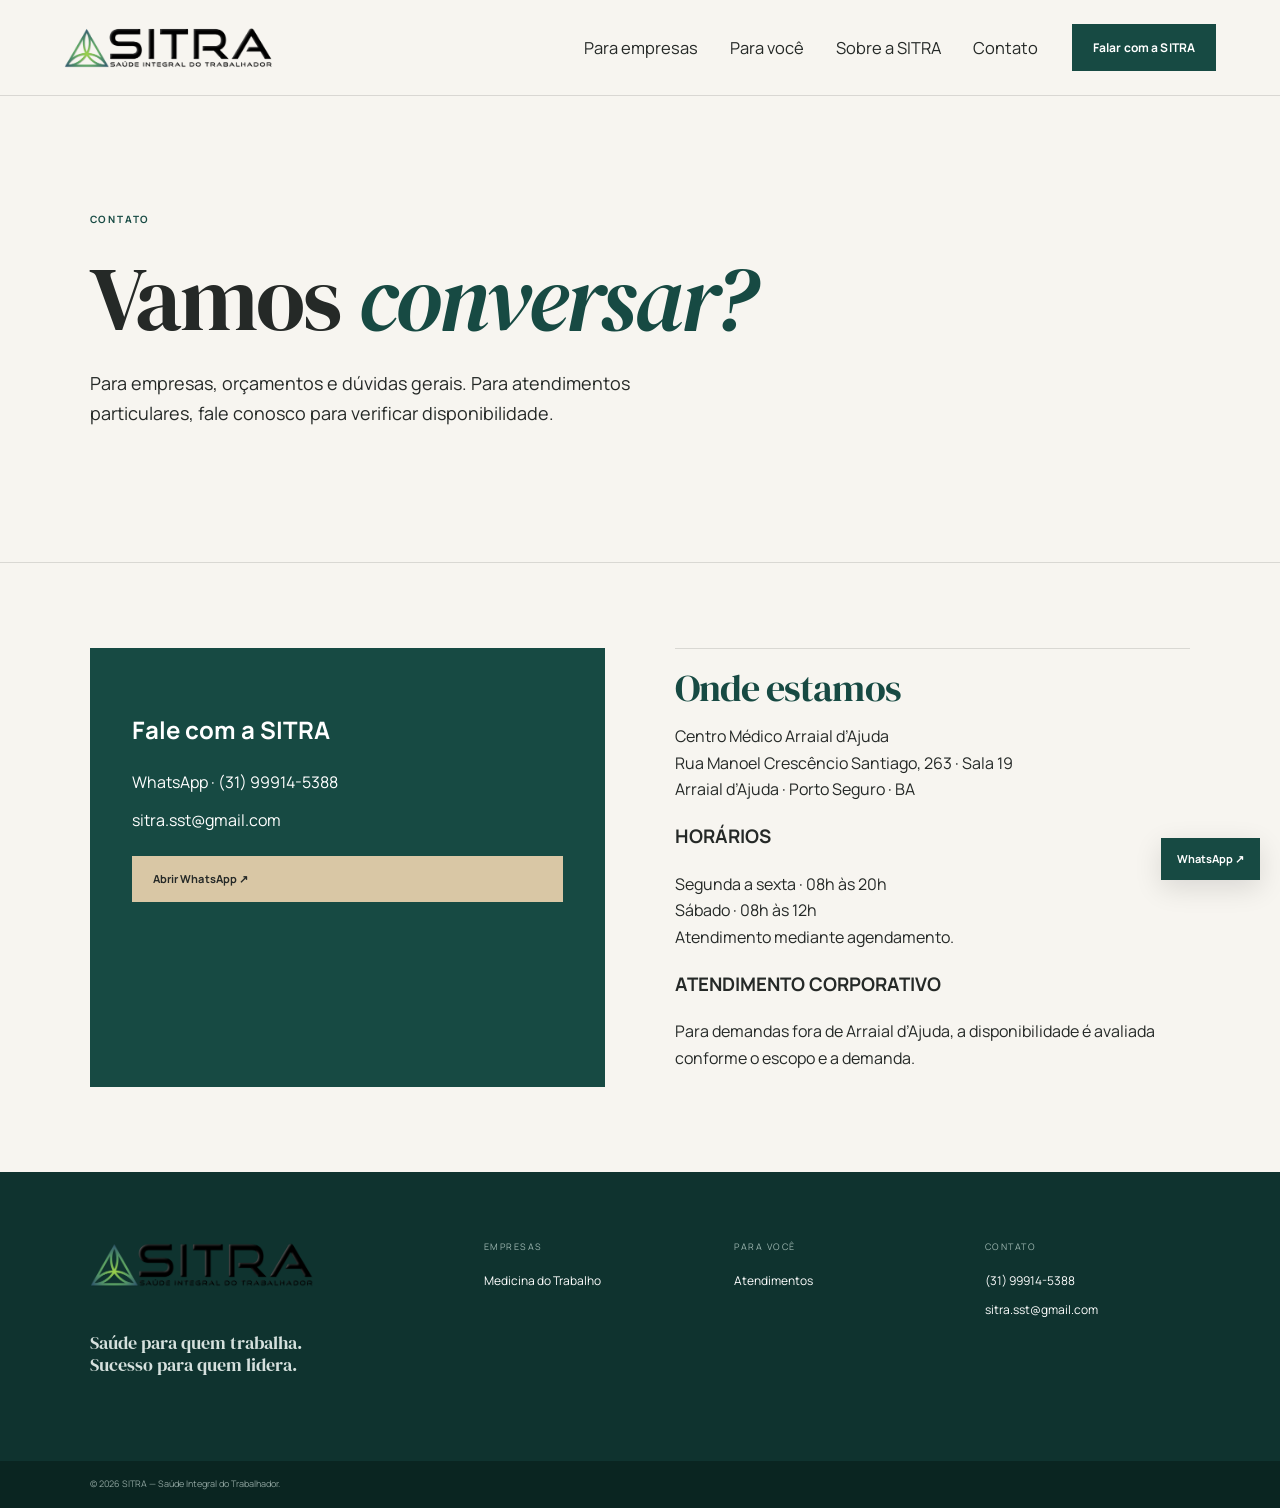
==== pages/contato.html @ aae74767 "Publica o site estático da SITRA a partir do protótipo v23. Co-authored-by: Cursor <cursoragent@curs" ====
<!doctype html><html lang="pt-BR"><head><meta charset="utf-8"><meta name="viewport" content="width=device-width,initial-scale=1"><title>Contato | SITRA</title><meta name="description" content="Entre em contato com a SITRA em Arraial d’Ajuda. Atendimento para empresas e particulares mediante agendamento."><link rel="stylesheet" href="../assets/styles.css"><link rel="preconnect" href="https://fonts.googleapis.com"><link rel="preconnect" href="https://fonts.gstatic.com" crossorigin><link href="https://fonts.googleapis.com/css2?family=DM+Serif+Display&family=Manrope:wght@400;500;600;700&display=swap" rel="stylesheet"></head><body><header class="site-header"><a class="brand" href="../index.html"><img src="../assets/logo-sitra.png" alt="SITRA"></a><nav class="desktop-nav"><a href="empresas.html">Para empresas</a><a href="voce.html">Para você</a><a href="sobre.html">Sobre a SITRA</a><a href="contato.html">Contato</a></nav><a class="header-cta" href="https://wa.me/5531999145388" target="_blank" rel="noopener">Falar com a SITRA</a><button class="menu-toggle" aria-expanded="false" aria-controls="mobile-menu">Menu</button></header><div id="mobile-menu" class="mobile-menu" hidden><a href="empresas.html">Para empresas</a><a href="voce.html">Para você</a><a href="sobre.html">Sobre a SITRA</a><a href="contato.html">Contato</a></div><main class="page-main"><section class="page-hero"><p class="eyebrow">CONTATO</p><h1>Vamos <em>conversar?</em></h1><p>Para empresas, orçamentos e dúvidas gerais. Para atendimentos particulares, fale conosco para verificar disponibilidade.</p></section><section class="page-content"><div class="content-grid"><article class="contact-card"><h2>Fale com a SITRA</h2><a href="https://wa.me/5531999145388" target="_blank" rel="noopener">WhatsApp · (31) 99914-5388</a><a href="mailto:sitra.sst@gmail.com">sitra.sst@gmail.com</a><a class="button" href="https://wa.me/5531999145388" target="_blank" rel="noopener">Abrir WhatsApp <span>↗</span></a></article><article class="content-block"><h2>Onde estamos</h2><p>Centro Médico Arraial d’Ajuda<br>Rua Manoel Crescêncio Santiago, 263 · Sala 19<br>Arraial d’Ajuda · Porto Seguro · BA</p><h3>HORÁRIOS</h3><p>Segunda a sexta · 08h às 20h<br>Sábado · 08h às 12h<br>Atendimento mediante agendamento.</p><h3>ATENDIMENTO CORPORATIVO</h3><p>Para demandas fora de Arraial d’Ajuda, a disponibilidade é avaliada conforme o escopo e a demanda.</p></article></div></section></main><footer class="site-footer"><div class="footer-brand"><img src="../assets/logo-sitra.png" alt="SITRA"><p>Saúde para quem trabalha.<br>Sucesso para quem lidera.</p></div><div><span>EMPRESAS</span><a href="empresas.html">Medicina do Trabalho</a></div><div><span>PARA VOCÊ</span><a href="voce.html">Atendimentos</a></div><div><span>CONTATO</span><a href="https://wa.me/5531999145388">(31) 99914-5388</a><a href="mailto:sitra.sst@gmail.com">sitra.sst@gmail.com</a></div></footer><div class="copyright">© 2026 SITRA — Saúde Integral do Trabalhador.</div><a class="floating-whatsapp" href="https://wa.me/5531999145388?text=Ol%C3%A1%2C%20gostaria%20de%20falar%20com%20a%20SITRA." target="_blank" rel="noopener" aria-label="Falar com a SITRA pelo WhatsApp">WhatsApp <span>↗</span></a>
<script src="../assets/site.js"></script></body></html>
---- assets/styles.css ----
:root{--green:#174a43;--green-dark:#0f332f;--green-soft:#47766d;--sand:#d9c7a5;--paper:#f7f5f0;--white:#fff;--ink:#252927;--muted:#68716d;--line:rgba(37,41,39,.14);--serif:'DM Serif Display',Georgia,serif;--sans:'Manrope',Arial,sans-serif}
*{box-sizing:border-box}html{scroll-behavior:smooth}body{margin:0;background:var(--paper);color:var(--ink);font-family:var(--sans);line-height:1.65}img{max-width:100%}a{color:inherit;text-decoration:none}figure{margin:0}
.site-header{height:96px;display:flex;align-items:center;gap:34px;padding:0 clamp(22px,5vw,76px);border-bottom:1px solid var(--line);background:rgba(247,245,240,.96);backdrop-filter:blur(14px);position:sticky;top:0;z-index:50}.brand{display:flex;align-items:center;margin-right:auto}.brand img{width:210px;height:auto;display:block}.desktop-nav{display:flex;gap:30px;font-size:15.5px;align-items:center}.desktop-nav a{transition:color .2s}.desktop-nav a:hover{color:var(--green)}.header-cta,.button{display:inline-flex;align-items:center;justify-content:center;gap:14px;background:var(--green);color:#fff;padding:14px 21px;font-size:11px;font-weight:700;letter-spacing:.01em;border:0}.header-cta{white-space:nowrap}.menu-toggle{display:none;border:1px solid var(--line);background:none;padding:9px 12px;font:inherit;font-size:11px}.mobile-menu{display:none}
.hero{min-height:calc(100vh - 96px);border-bottom:1px solid var(--line)}.hero-mosaic-wrap{display:grid;grid-template-columns:.86fr 1.14fr;min-height:760px}.hero-copy{display:flex;flex-direction:column;justify-content:center;padding:clamp(60px,8vw,125px) clamp(26px,7vw,105px)}.eyebrow,.section-kicker{font-size:9px;font-weight:700;letter-spacing:.18em}.eyebrow{color:var(--green);margin:0 0 25px}.hero h1,.page-hero h1,.section-head h2,.statement h2,.human h2,.growth h2,.personal h2,.about-strip h2,.location h2,.final-cta h2,.content-block h2,.service-detail-copy h2,.services-closing-copy h2,.history-grid h2,.founder-profile-meta h2,.dual-vision h2,.philosophy-inner blockquote,.decision-section h2{font-family:var(--serif);font-weight:400;line-height:1.02;letter-spacing:-.025em}.hero-brand-logo{width:min(360px,78%);height:auto;display:block;margin:0 0 38px}.hero h1{font-size:clamp(52px,6vw,88px);margin:0 0 25px;max-width:720px}.hero em,h1 em,h2 em{font-style:italic;color:var(--green)}.hero-lead{font-size:17px;max-width:480px;margin:0 0 30px;color:#4d5652}.hero-actions{display:flex;align-items:center;gap:22px;flex-wrap:wrap}.text-link{display:inline-flex;gap:16px;margin-top:18px;color:var(--green);font-size:11px;font-weight:700;border-bottom:1px solid currentColor;padding-bottom:5px}.hero .text-link{margin-top:0}.hero .button{align-self:flex-start}
.hero-visual{position:relative;min-height:760px;overflow:hidden;background:#dedbd2}.hero-mosaic{display:block}.hero-tile{position:absolute;overflow:hidden}.hero-tile img{width:100%;height:100%;display:block;object-fit:cover}.hero-tile-main{inset:0}.hero-tile-main img{object-position:center 52%}.hero-tile-hotel,.hero-tile-commerce,.hero-tile-office,.hero-tile-industry{display:none}.hero-mosaic:after{content:'';position:absolute;inset:0;background:linear-gradient(180deg,transparent 58%,rgba(10,37,32,.4));pointer-events:none}.hero-mosaic-label{position:absolute;z-index:2;left:28px;right:28px;bottom:28px;color:#fff;display:flex;justify-content:space-between;align-items:flex-end;gap:30px}.hero-mosaic-label span{font-size:8px;letter-spacing:.15em;max-width:430px}.hero-mosaic-label strong{font-family:var(--serif);font-weight:400;font-size:28px;line-height:1;max-width:280px;text-align:right}
.section-pad{padding:clamp(78px,9vw,135px) clamp(24px,7vw,110px)}.section-kicker{color:var(--green-soft);margin-bottom:44px}.statement{background:var(--paper)}.statement-grid{display:grid;grid-template-columns:1.05fr .72fr;gap:clamp(50px,10vw,170px)}.statement h2,.section-head h2,.human h2,.growth h2,.personal h2,.about-strip h2,.location h2,.decision-section h2{font-size:clamp(44px,5.4vw,76px);margin:0}.large-copy{font-size:clamp(20px,2vw,27px);line-height:1.32;color:var(--green);margin-top:0}.statement-grid p:not(.large-copy),.growth-copy>p,.personal-grid>div>p,.location-grid>div>p{font-size:14px;max-width:590px}
.corporate{background:var(--green);color:#fff}.corporate .section-kicker{color:#b8ccc7}.section-head{display:grid;grid-template-columns:1fr .55fr;gap:70px;align-items:end}.corporate .section-head p{max-width:470px;margin:0;color:#d6e1de;font-size:14px}.corporate h2 em{color:var(--sand)}.service-list{margin:60px 0 42px;border-top:1px solid rgba(255,255,255,.24)}.service-row{display:grid;grid-template-columns:55px 1fr 30px;align-items:center;padding:24px 0;border-bottom:1px solid rgba(255,255,255,.24)}.service-row span:first-child{font-size:9px;opacity:.55}.service-row strong{font-size:clamp(19px,2.2vw,27px);font-weight:500}.button-light{background:var(--paper);color:var(--green)}
.visual-strip{background:#fff}.visual-strip-head{display:grid;grid-template-columns:1fr .6fr;gap:60px;align-items:end;margin-bottom:38px}.visual-strip-head h2{font-family:var(--serif);font-weight:400;font-size:clamp(42px,5vw,70px);line-height:1.03;color:var(--green);margin:0}.visual-strip-head p{font-size:14px;max-width:450px;margin:0}.visual-strip-grid{display:grid;grid-template-columns:1.35fr 1fr 1fr;gap:12px}.visual-strip-grid figure{height:330px;overflow:hidden;background:#ddd8ce}.visual-strip-grid figure:first-child{height:420px}.visual-strip-grid figure:last-child{display:none}.visual-strip-grid img{width:100%;height:100%;object-fit:cover;display:block}.visual-strip-grid figcaption{position:absolute;left:14px;bottom:14px;background:rgba(15,51,47,.86);color:#fff;padding:7px 10px;font-size:8px;letter-spacing:.1em}
.human{display:grid;grid-template-columns:1fr 1fr;gap:clamp(45px,8vw,115px);align-items:center;background:var(--paper)}.human-image{min-height:570px;position:relative;overflow:hidden}.human-image img{width:100%;height:100%;min-height:570px;object-fit:cover;display:block;object-position:center}.human-image span{position:absolute;left:18px;bottom:18px;background:rgba(15,51,47,.86);color:#fff;padding:7px 10px;font-size:8px;letter-spacing:.12em}.human-copy .section-kicker{margin-bottom:28px}.quote{font-family:var(--serif);font-size:25px;color:var(--green);line-height:1.25;margin-top:35px}
.growth{background:#e8e4db;display:grid;grid-template-columns:1fr .7fr;gap:clamp(45px,9vw,125px);align-items:center}.growth-note{position:relative;min-height:500px;overflow:hidden;background:#ccc}.growth-note>img{width:100%;height:100%;position:absolute;inset:0;object-fit:cover}.growth-overlay{position:absolute;inset:auto 18px 18px 18px;color:#fff;background:linear-gradient(transparent,rgba(8,35,31,.82));padding:70px 16px 16px}.growth-overlay span{font-size:8px;letter-spacing:.15em}.growth-overlay strong{display:block;font-family:var(--serif);font-weight:400;font-size:29px;line-height:1.05;margin-top:8px}
.personal{background:#fff}.personal-grid{display:grid;grid-template-columns:1.05fr .65fr;gap:clamp(45px,9vw,120px);align-items:start}.personal-visual{min-height:420px;position:relative;overflow:hidden}.personal-visual img{width:100%;height:100%;min-height:420px;object-fit:cover;display:block}.personal-visual-caption{position:absolute;left:14px;bottom:14px;background:rgba(15,51,47,.86);color:#fff;padding:7px 10px;font-size:8px;letter-spacing:.12em}.personal-services{grid-column:1 / -1;border-top:1px solid var(--line);display:grid;grid-template-columns:repeat(4,1fr);margin-top:10px}.personal-services div{padding:20px 16px 0 0;border-right:1px solid var(--line)}.personal-services div+div{padding-left:20px}.personal-services span{display:block;font-size:8px;color:var(--green-soft);margin-bottom:8px}.personal-services strong{font-size:14px;font-weight:600}
.founders{background:#f0eee7}.founders-intro{display:grid;grid-template-columns:1fr .72fr;gap:clamp(50px,10vw,150px)}.founders h2{font-family:var(--serif);font-size:clamp(45px,5.2vw,75px);font-weight:400;line-height:1.02;margin:0}.about-strip{background:#e0e7e2;padding:clamp(70px,8vw,105px) clamp(24px,7vw,110px);display:grid;grid-template-columns:1.2fr .55fr auto;gap:55px;align-items:end}.about-strip h2{font-size:clamp(42px,4.7vw,67px)}.about-strip p{font-size:14px;max-width:370px}.location-grid{display:grid;grid-template-columns:1fr .72fr;gap:clamp(45px,8vw,105px);align-items:start}.location-photo{height:360px;overflow:hidden}.location-photo img{width:100%;height:100%;object-fit:cover}.final-cta{background:var(--green);color:#fff;text-align:center;padding:clamp(90px,11vw,155px) 24px}.final-cta .eyebrow{color:#b8ccc7}.final-cta h2{font-size:clamp(48px,6vw,84px);margin:15px 0 26px}.final-cta h2 em{color:var(--sand)}.final-cta>p:not(.eyebrow){max-width:520px;margin:0 auto 28px;color:#d8e2df}.button-sand{background:var(--sand);color:var(--ink)}
.site-footer{display:grid;grid-template-columns:1.7fr repeat(3,1fr);gap:45px;padding:68px clamp(24px,7vw,110px);background:var(--green-dark);color:#fff}.footer-brand img{width:225px;height:auto;margin-bottom:18px}.footer-brand p{font-family:var(--serif);font-size:18px;line-height:1.2;color:#d5e0dd}.site-footer div:not(.footer-brand){display:flex;flex-direction:column;gap:9px;font-size:11px}.site-footer div:not(.footer-brand)>span{font-size:8px;letter-spacing:.16em;color:#9db6b0;margin-bottom:7px}.copyright{padding:16px clamp(24px,7vw,110px);background:#0a2521;color:#8fa49f;font-size:8px}.floating-whatsapp{position:fixed;right:20px;bottom:20px;z-index:40;background:var(--green);color:#fff;padding:12px 16px;font-size:10px;font-weight:700;box-shadow:0 8px 28px rgba(0,0,0,.12)}
.page-main{min-height:60vh}.page-hero{padding:clamp(75px,9vw,130px) clamp(24px,7vw,110px);border-bottom:1px solid var(--line)}.page-hero h1{font-size:clamp(52px,7vw,98px);max-width:1000px;margin:12px 0 25px}.page-hero>p:not(.eyebrow){max-width:640px;font-size:16px}.page-content{padding:85px clamp(24px,7vw,110px)}.content-grid{display:grid;grid-template-columns:1fr 1fr;gap:70px}.content-block{border-top:1px solid var(--line);padding-top:20px}.content-block h2{font-size:38px;color:var(--green);margin:0 0 16px}.content-block p{font-size:14px;max-width:600px}.contact-card{background:var(--green);color:#fff;padding:42px}.contact-card h2{color:#fff}.contact-card a{display:block;margin:12px 0}.contact-card .button{margin-top:22px;background:var(--sand);color:var(--ink)}
/* Empresas */.corporate-page-hero{background:#fff}.corporate-hero-grid,.about-hero-grid{display:grid;grid-template-columns:1fr .82fr;gap:clamp(50px,9vw,125px);align-items:center}.corporate-hero-grid h1,.about-hero-grid h1{font-size:clamp(52px,6vw,86px);max-width:850px}.corporate-hero-image,.about-hero-image{height:560px;position:relative;overflow:hidden}.corporate-hero-image img,.about-hero-image img{width:100%;height:100%;object-fit:cover}.corporate-hero-image figcaption,.about-hero-image span{position:absolute;left:16px;bottom:16px;background:rgba(15,51,47,.86);color:#fff;padding:8px 10px;font-size:8px;letter-spacing:.1em}.belief-grid,.fit-grid,.decision-grid,.process-grid{display:grid;grid-template-columns:1fr .72fr;gap:clamp(50px,10vw,150px)}.corporate-fit{background:#e9eee9}.fit-list,.decision-list,.process-steps{border-top:1px solid var(--line)}.fit-list>div,.decision-list>div,.process-steps>div{padding:18px 0;border-bottom:1px solid var(--line)}.fit-list span,.decision-list span,.process-steps span{display:block;color:var(--green-soft);font-size:8px;margin-bottom:7px}.fit-list strong,.decision-list strong,.process-steps strong{font-size:15px;font-weight:600}.fit-list p,.decision-list p,.process-steps p{font-size:12px;max-width:520px;margin:5px 0 0}.corporate-solutions{background:var(--green);color:#fff}.corporate-solutions .section-kicker{color:#b8ccc7}.corporate-solutions h2{color:#fff;font-family:var(--serif);font-size:clamp(45px,5.3vw,75px);font-weight:400;line-height:1.02;margin:0}.corporate-solutions h2 em{color:var(--sand)}.corporate-solutions .section-head p{color:#d7e1de}.corporate-process{background:#fff}.corporate-people{display:grid;grid-template-columns:1fr 1fr}.people-image{min-height:580px;position:relative;overflow:hidden}.people-image img{width:100%;height:100%;object-fit:cover}.people-image span{position:absolute;left:18px;bottom:18px;background:rgba(15,51,47,.86);color:#fff;padding:8px 10px;font-size:8px}.people-copy{padding:clamp(55px,8vw,105px);background:#f0eee7}.decision-quote{padding:75px 24px;text-align:center;background:#fff}.decision-quote span{font-size:8px;letter-spacing:.16em;color:var(--green-soft)}.decision-quote p{font-family:var(--serif);font-size:34px;color:var(--green);margin:12px 0}
/* Você */.personal-gallery{background:#fff}.personal-gallery-grid{display:grid;grid-template-columns:1.25fr 1fr;gap:12px}.personal-gallery-grid .symbol-card{display:block;position:relative;min-height:360px;overflow:hidden;background:none;border:0;padding:0}.personal-gallery-grid .symbol-card .symbol-card-icon{display:none}.personal-gallery-grid .symbol-card:before{content:'';position:absolute;inset:0;background-image:url('../images/servico-exames-consulta.jpg');background-size:cover;background-position:center}.personal-gallery-grid .symbol-card:nth-child(2):before{background-image:url('../images/acupuntura.jpg')}.personal-gallery-grid .symbol-card:nth-child(3):before{background-image:url('../images/servico-pgr-pousada.jpg')}.personal-gallery-grid .symbol-card:nth-child(4):before{background-image:url('../images/paisagem-final.jpg')}.personal-gallery-grid .symbol-card span{position:absolute;left:14px;bottom:14px;background:rgba(15,51,47,.86);color:#fff;padding:7px 10px;font-size:8px;letter-spacing:.1em}.personal-gallery-grid .symbol-card-tall{min-height:500px}.personal-gallery-grid .symbol-card:nth-child(1){grid-row:span 2}.personal-gallery-grid .symbol-card:nth-child(2),.personal-gallery-grid .symbol-card:nth-child(3),.personal-gallery-grid .symbol-card:nth-child(4){min-height:160px}.personal-gallery-grid .symbol-card:nth-child(4){display:none}
/* Serviços */.services-hero{display:grid;grid-template-columns:1fr .8fr;min-height:620px}.services-hero-copy{padding:clamp(70px,9vw,125px) clamp(24px,7vw,110px);display:flex;flex-direction:column;justify-content:center}.services-hero-copy h1{font-family:var(--serif);font-weight:400;font-size:clamp(52px,6vw,88px);line-height:1.02;margin:10px 0 24px}.services-hero-lead{font-size:17px;max-width:570px}.services-hero-image{overflow:hidden}.services-hero-image img{width:100%;height:100%;min-height:620px;object-fit:cover}.service-principles,.service-detail-section{padding:0}.service-principles-grid{display:grid;grid-template-columns:repeat(3,1fr);gap:0}.service-principles-grid>div{padding:35px;border-top:1px solid var(--line);border-right:1px solid var(--line)}.service-principles-grid h3{font-size:15px;color:var(--green)}.service-principles-grid p{font-size:12px}.service-detail{display:grid;grid-template-columns:1fr 1fr;min-height:560px}.service-detail-copy{padding:clamp(55px,7vw,105px);display:flex;flex-direction:column;justify-content:center}.service-detail-image{min-height:560px;overflow:hidden;background:#e9e6dd}.service-detail-image img{width:100%;height:100%;min-height:560px;object-fit:cover}.service-detail-reverse .service-detail-copy{order:2}.service-detail-reverse .service-detail-image{order:1}.service-number{font-size:8px;letter-spacing:.15em;color:var(--green-soft);margin-bottom:10px}.service-detail-copy h2{font-size:clamp(43px,5vw,70px);color:var(--green);margin:0 0 20px}.service-lead{font-family:var(--serif);font-size:22px;line-height:1.25;color:var(--green);max-width:600px}.service-detail-copy p{font-size:13px;max-width:600px}.service-points{padding:0;margin:20px 0;list-style:none;border-top:1px solid var(--line);max-width:600px}.service-points li{padding:9px 0;border-bottom:1px solid var(--line);font-size:11px}.service-points li:before{content:'—';color:var(--green);margin-right:8px}.service-fit{background:#e9eee9}.service-fit-grid{display:grid;grid-template-columns:1fr .72fr;gap:clamp(50px,10vw,150px)}.service-fit h2{font-family:var(--serif);font-size:clamp(45px,5.2vw,74px);font-weight:400;line-height:1.02;color:var(--green);margin:0}.service-fit-steps{border-top:1px solid var(--line)}.service-fit-steps>div{padding:18px 0;border-bottom:1px solid var(--line)}.service-fit-steps span{display:block;font-size:8px;color:var(--green-soft);margin-bottom:6px}.service-fit-steps strong{font-size:15px}.service-fit-steps p{font-size:12px;margin:5px 0}.services-closing{display:grid;grid-template-columns:1fr 1fr;background:var(--green);color:#fff}.services-closing-photo{min-height:520px;overflow:hidden}.services-closing-photo img{width:100%;height:100%;object-fit:cover}.services-closing-copy{padding:clamp(55px,7vw,105px);display:flex;flex-direction:column;justify-content:center}.services-closing-copy .eyebrow{color:#b8ccc7}.services-closing-copy h2{font-size:clamp(44px,5.2vw,72px);margin:0 0 20px}.services-closing-copy>p:not(.eyebrow){color:#d8e2df;max-width:520px;font-size:14px}
/* Sobre */.history-grid,.founder-pair-grid,.dual-vision-grid,.founder-story-callout-grid{display:grid;grid-template-columns:1fr .72fr;gap:clamp(50px,9vw,140px)}.history-grid h2,.dual-vision h2{font-size:clamp(43px,5vw,70px);color:var(--green);margin:0}.founder-pair{background:#fff}.founder-pair-grid{grid-template-columns:1fr 1fr;gap:35px}.founder-profile-image{height:360px;overflow:hidden;background:#e4e0d6}.founder-profile-image img{width:100%;height:100%;object-fit:cover}.founder-profile-image span{display:none}.founder-profile-meta{padding:22px 0}.founder-profile-meta>span{font-size:8px;letter-spacing:.15em;color:var(--green-soft)}.founder-profile-meta h2{font-size:34px;color:var(--green);margin:8px 0}.founder-profile-meta p{font-size:13px}.role{color:var(--green);font-weight:600}.philosophy-section{background:var(--green);color:#fff;padding:clamp(80px,10vw,145px) 24px}.philosophy-inner{max-width:950px;margin:auto}.philosophy-inner .section-kicker{color:#b8ccc7}.philosophy-inner blockquote{font-size:clamp(43px,5.5vw,78px);margin:20px 0 28px}.philosophy-inner blockquote em{color:var(--sand)}.philosophy-inner>p:last-child{font-size:15px;color:#d7e1de;max-width:680px}.dual-vision-grid{grid-template-columns:1fr 1fr;gap:0}.dual-vision-grid article{padding:25px 40px;border-top:1px solid var(--line);border-right:1px solid var(--line)}.dual-vision-grid article:first-child{padding-left:0}.dual-vision-grid article:last-child{border-right:0}.dual-vision-grid article>span{font-size:8px;color:var(--green-soft)}.dual-vision h2{font-size:42px;margin:12px 0}.founder-story-callout{background:#e9eee9}.founder-story-callout h2{font-family:var(--serif);font-weight:400;font-size:clamp(42px,5vw,70px);line-height:1.02;color:var(--green);margin:0}
/* remove old symbol language */.symbol-card-icon,.founder-symbol .founder-icon,.service-symbol-panel,.service-symbol{display:none!important}.symbol-card{border:0!important;background:transparent!important}.service-detail-image.service-symbol-panel{display:block!important;background:#e7e4db}.service-detail-image.service-symbol-panel:after{content:'Imagem ilustrativa';display:grid;place-items:center;height:100%;min-height:560px;color:var(--green-soft);font-size:9px;letter-spacing:.14em;text-transform:uppercase}.founder-symbol{display:block;background:#e7e4db!important}.founder-symbol:after{content:'Foto do fundador';display:grid;place-items:center;height:100%;min-height:360px;color:var(--green-soft);font-size:9px;letter-spacing:.14em;text-transform:uppercase}.symbol-gallery-grid .symbol-card{background:none!important}
@media(max-width:900px){.hero-brand-logo{width:min(300px,82%);margin-bottom:32px}.site-header{height:84px}.brand img{width:175px}.desktop-nav,.header-cta{display:none}.menu-toggle{display:block}.mobile-menu{position:fixed;top:84px;left:0;right:0;background:var(--paper);padding:22px 24px 28px;border-bottom:1px solid var(--line);z-index:49;display:flex;flex-direction:column;gap:15px;font-size:13px}.mobile-menu[hidden]{display:none}.mobile-cta{margin-top:8px;background:var(--green);color:#fff;padding:13px;text-align:center}.hero-mosaic-wrap,.corporate-hero-grid,.about-hero-grid,.services-hero{grid-template-columns:1fr}.hero-copy{padding-top:80px;padding-bottom:70px}.hero-visual,.hero-mosaic{min-height:58vh}.hero-mosaic-label strong{font-size:23px}.statement-grid,.section-head,.human,.growth,.personal-grid,.founders-intro,.location-grid,.belief-grid,.fit-grid,.decision-grid,.process-grid,.service-fit-grid,.history-grid,.founder-story-callout-grid{grid-template-columns:1fr;gap:45px}.visual-strip-head{grid-template-columns:1fr;gap:22px}.visual-strip-grid{grid-template-columns:1fr 1fr}.visual-strip-grid figure,.visual-strip-grid figure:first-child{height:320px}.personal-services{grid-template-columns:1fr 1fr;gap:0}.personal-services div:nth-child(3){border-top:1px solid var(--line);padding-top:20px}.about-strip{grid-template-columns:1fr;gap:25px}.corporate-hero-image,.about-hero-image{height:55vh}.corporate-people{grid-template-columns:1fr}.people-image{min-height:55vh}.content-grid{grid-template-columns:1fr}.personal-gallery-grid{grid-template-columns:1fr 1fr}.personal-gallery-grid .symbol-card-tall{min-height:380px}.personal-gallery-grid .symbol-card:nth-child(2),.personal-gallery-grid .symbol-card:nth-child(3){min-height:180px}.personal-gallery-grid .symbol-card:nth-child(4){display:none}.service-principles-grid{grid-template-columns:1fr}.service-principles-grid>div{border-right:0}.service-detail,.services-closing{grid-template-columns:1fr}.service-detail-image{min-height:52vh}.service-detail-image img{min-height:52vh}.service-detail-reverse .service-detail-copy{order:1}.service-detail-reverse .service-detail-image{order:2}.founder-pair-grid,.dual-vision-grid{grid-template-columns:1fr}.dual-vision-grid article{border-right:0;padding:25px 0}.service-detail-image.service-symbol-panel:after{min-height:52vh}}
@media(max-width:520px){.hero-brand-logo{width:250px;max-width:100%;margin-bottom:28px}.brand img{width:160px}.hero h1{font-size:48px}.hero-visual,.hero-mosaic{min-height:58vh}.hero-mosaic-label{display:block}.hero-mosaic-label strong{margin-top:12px;text-align:left}.section-pad{padding:72px 22px}.visual-strip-grid{grid-template-columns:1fr}.visual-strip-grid figure,.visual-strip-grid figure:first-child{height:330px}.personal-services{grid-template-columns:1fr}.personal-services div,.personal-services div+div{padding:18px 0;border-right:0}.personal-services div+div{border-top:1px solid var(--line)}.page-hero h1{font-size:49px}.corporate-hero-grid h1,.about-hero-grid h1{font-size:49px}.corporate-hero-image,.about-hero-image{height:48vh}.personal-gallery-grid{grid-template-columns:1fr}.personal-gallery-grid .symbol-card-tall,.personal-gallery-grid .symbol-card:nth-child(2),.personal-gallery-grid .symbol-card:nth-child(3){min-height:280px}.personal-gallery-grid .symbol-card:nth-child(3){display:none}.site-footer{grid-template-columns:1fr 1fr;gap:32px}.footer-brand{grid-column:1/-1}.footer-brand img{width:195px}.floating-whatsapp{right:14px;bottom:14px}.service-detail-copy{padding:60px 22px}.services-hero-copy{padding:70px 22px}.services-hero-copy h1{font-size:49px}}
/* Final visual simplification: no mosaics, no icon language. */
.services-hero-mosaic{display:block;min-height:620px;padding:0;background:#e5e1d8;overflow:hidden}.services-hero-mosaic .sector-tile{display:none}.services-hero-mosaic .sector-tile-main{display:block;position:relative;inset:auto;width:100%;height:100%;min-height:620px}.services-hero-mosaic .sector-tile-main img{width:100%;height:100%;min-height:620px;object-fit:cover}.services-hero-mosaic .sector-tile-main figcaption{display:none}.service-image-rail{display:grid;grid-template-columns:1fr 1fr;gap:12px;margin-top:45px}.service-image-rail figure{height:280px;overflow:hidden}.service-image-rail img{width:100%;height:100%;object-fit:cover}.service-image-rail figcaption{display:none}.service-detail-head{background:#fff}.service-detail-head .section-kicker{font-size:12px;letter-spacing:.16em;margin-bottom:34px}.service-detail-head-grid h2{font-size:clamp(48px,5.4vw,76px)}.service-detail-head-grid p{font-size:16px;line-height:1.55}.service-detail-head-grid{display:grid;grid-template-columns:1fr .65fr;gap:80px}.service-detail-head-grid h2{font-family:var(--serif);font-size:clamp(44px,5vw,70px);font-weight:400;line-height:1.02;color:var(--green);margin:0}.service-detail-head-grid p{font-size:14px;margin:0}.service-detail-image.service-symbol-panel:after{background-image:url('../images/servico-pcmso-documentos.jpg');background-size:cover;background-position:center;color:transparent}.service-detail-image.service-symbol-panel:nth-of-type(2):after{background-image:url('../images/detalhe-documentos.jpg')}
@media(max-width:900px){.services-hero-mosaic,.services-hero-mosaic .sector-tile-main,.services-hero-mosaic .sector-tile-main img{min-height:55vh}.service-detail-head-grid,.service-image-rail{grid-template-columns:1fr}}

/* V21 — typography and hero refinement */
body{font-size:16px}
.desktop-nav{font-size:16.5px;gap:32px}
.header-cta{font-size:12px}
.hero-copy{align-items:center}
.hero-brand-logo{width:min(430px,88%);margin:0 auto 42px}
.hero h1{max-width:760px;text-align:center}
.hero-lead{font-size:18px;max-width:560px;text-align:center}
.hero-actions{justify-content:center}
.eyebrow,.section-kicker{font-size:10px}
.text-link{font-size:13px}
.statement-grid p:not(.large-copy),.growth-copy>p,.personal-grid>div>p,.location-grid>div>p{font-size:16px}
.corporate .section-head p{font-size:16px}
.visual-strip-head p{font-size:16px}
.personal-services strong{font-size:16px}
.site-footer div:not(.footer-brand){font-size:12px}
.site-footer div:not(.footer-brand)>span{font-size:9px}
.copyright{font-size:9px}
.floating-whatsapp{font-size:11px}
.page-hero>p:not(.eyebrow){font-size:18px}
.content-block p{font-size:16px}
.service-detail-copy p{font-size:15px}
.service-points li{font-size:13px}
.service-fit-steps span,.service-number{font-size:9px}
.service-fit-steps strong{font-size:16px}
.service-fit-steps p{font-size:13px}
.services-closing-copy>p:not(.eyebrow){font-size:16px}
.founder-profile-meta p{font-size:15px}
.philosophy-inner>p:last-child{font-size:16px}
.about-strip p{font-size:16px}
@media(max-width:900px){.hero-brand-logo{width:min(360px,88%);margin:0 auto 34px}.hero-copy{align-items:center}.hero h1,.hero-lead{text-align:center}.hero-actions{justify-content:center}.desktop-nav{font-size:16px}.mobile-menu{font-size:15px}}
@media(max-width:520px){.hero-brand-logo{width:300px;max-width:92%;margin:0 auto 30px}.hero h1{font-size:50px}.hero-lead{font-size:17px}.hero-actions{width:100%;justify-content:center}.text-link{font-size:13px}}

/* V22 — fix image caption positioning */
.visual-strip-grid figure,
.visual-strip-corporate figure,
.corporate-hero-image,
.service-image-rail figure,
.services-hero-mosaic figure,
.personal-gallery-grid .symbol-card,
figure { position: relative; }
.visual-strip-grid figcaption,
.visual-strip-corporate figcaption,
.corporate-hero-image figcaption,
.service-image-rail figcaption { z-index: 2; white-space: nowrap; max-width: calc(100% - 28px); overflow: hidden; text-overflow: ellipsis; }

/* V23 — editorial simplification */
.hero .eyebrow{font-size:10px;letter-spacing:.22em;margin-bottom:22px}
.hero-brand-logo{width:min(390px,82%);margin-bottom:32px}
.hero h1{font-size:clamp(48px,5.5vw,80px);margin-bottom:22px}
.hero-lead{font-size:17px;max-width:500px}
.founders-proof{margin-top:70px;padding-top:34px;border-top:1px solid var(--line);display:grid;grid-template-columns:1fr .72fr auto;gap:45px;align-items:end}
.founders-proof .proof-kicker{font-size:9px;font-weight:700;letter-spacing:.18em;color:var(--green)}
.founders-proof h3{font-family:var(--serif);font-size:clamp(30px,3.4vw,48px);font-weight:400;line-height:1.05;margin:12px 0 0}
.founders-proof h3 em{font-style:italic;color:var(--green)}
.founders-proof p{font-size:15px;max-width:390px;margin:0}
.founders-proof .text-link{margin:0;white-space:nowrap}
.sector-note{font-size:10px!important;letter-spacing:.12em;text-transform:uppercase;color:var(--green);margin-top:30px!important}
@media (max-width:900px){
 .founders-proof{grid-template-columns:1fr;gap:22px;margin-top:50px}
 .founders-proof .text-link{justify-self:start}
}
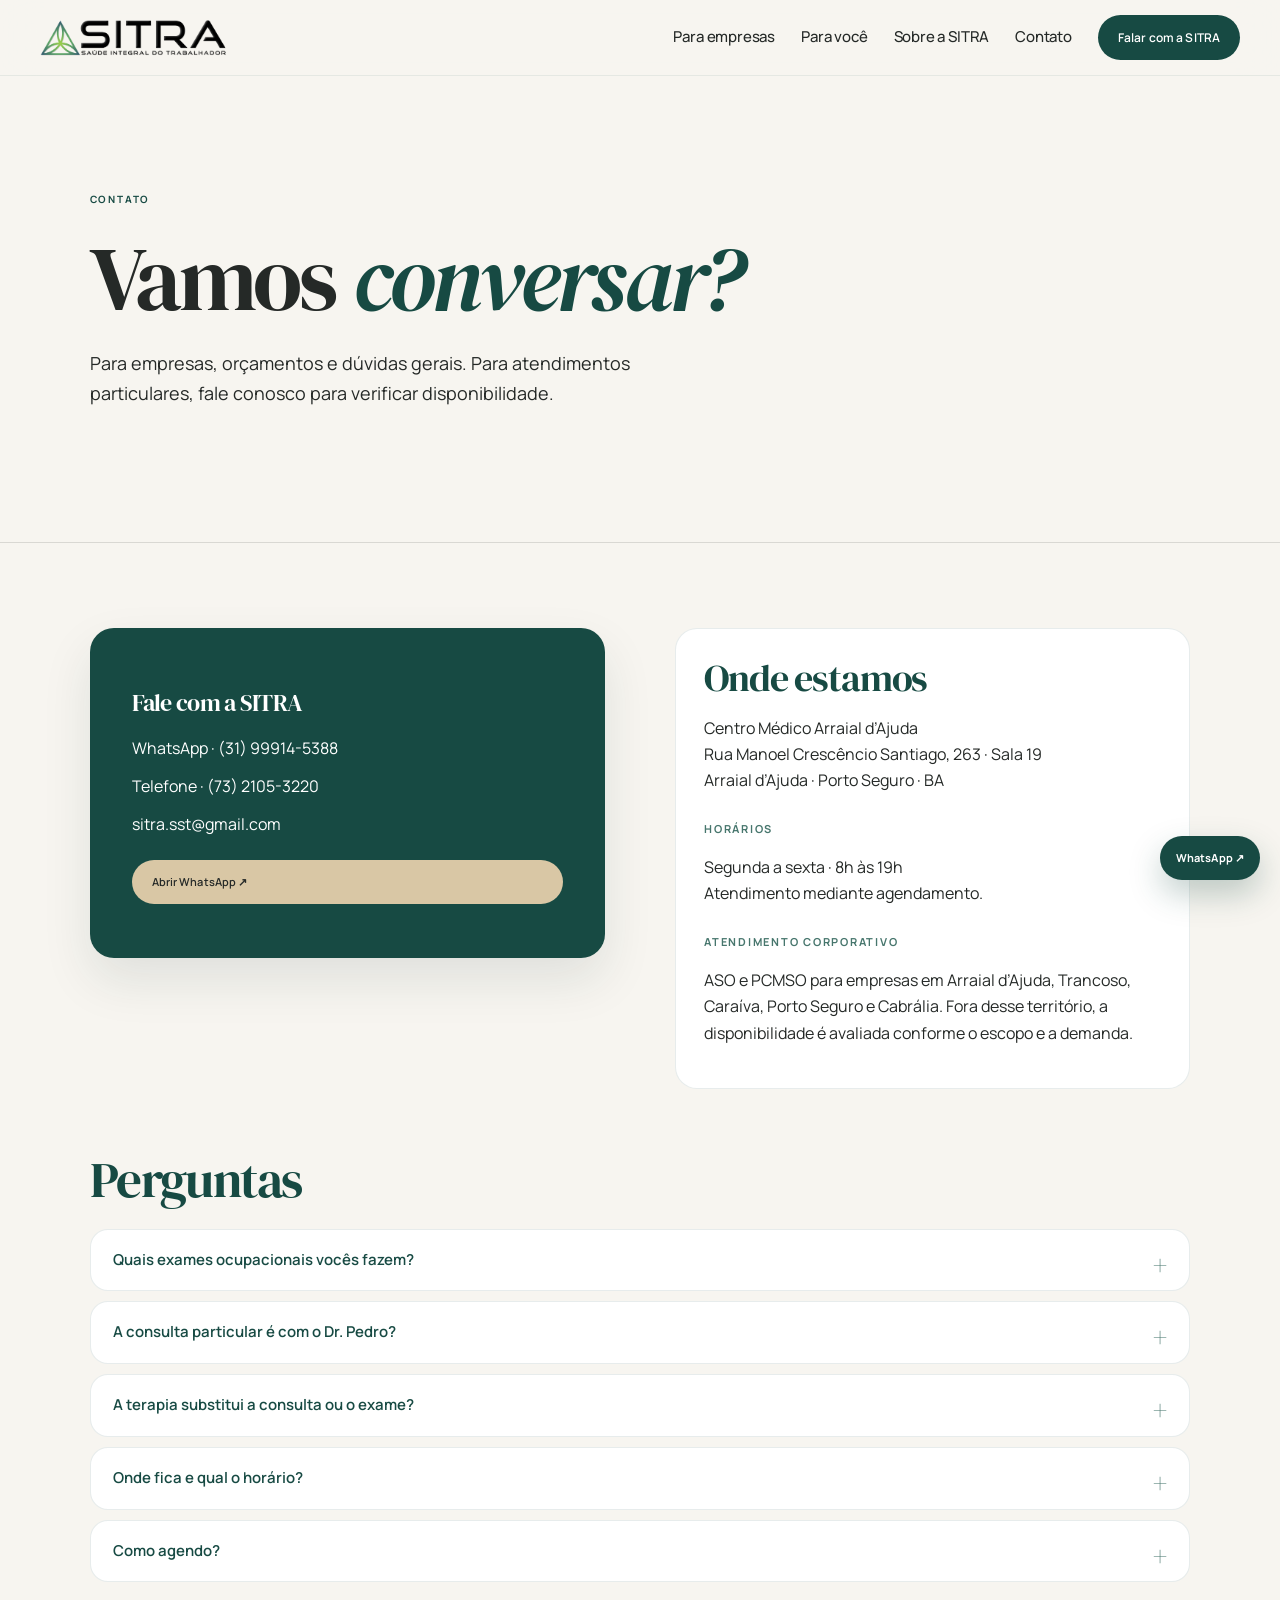
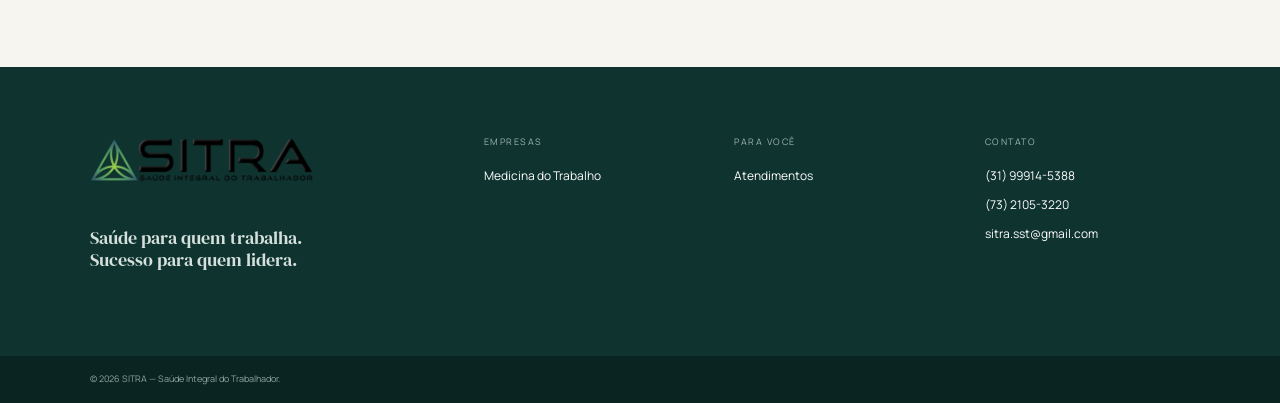
==== commit 94f0f95f: "Complementa o site com a formação, as terapias e o contato publicados no app. Co-authored-by: Cursor" ====
--- a/pages/contato.html
+++ b/pages/contato.html
@@ -1,2 +1,13 @@
-<!doctype html><html lang="pt-BR"><head><meta charset="utf-8"><meta name="viewport" content="width=device-width,initial-scale=1"><title>Contato | SITRA</title><meta name="description" content="Entre em contato com a SITRA em Arraial d’Ajuda. Atendimento para empresas e particulares mediante agendamento."><link rel="stylesheet" href="../assets/styles.css"><link rel="preconnect" href="https://fonts.googleapis.com"><link rel="preconnect" href="https://fonts.gstatic.com" crossorigin><link href="https://fonts.googleapis.com/css2?family=DM+Serif+Display&family=Manrope:wght@400;500;600;700&display=swap" rel="stylesheet"></head><body><header class="site-header"><a class="brand" href="../index.html"><img src="../assets/logo-sitra.png" alt="SITRA"></a><nav class="desktop-nav"><a href="empresas.html">Para empresas</a><a href="voce.html">Para você</a><a href="sobre.html">Sobre a SITRA</a><a href="contato.html">Contato</a></nav><a class="header-cta" href="https://wa.me/5531999145388" target="_blank" rel="noopener">Falar com a SITRA</a><button class="menu-toggle" aria-expanded="false" aria-controls="mobile-menu">Menu</button></header><div id="mobile-menu" class="mobile-menu" hidden><a href="empresas.html">Para empresas</a><a href="voce.html">Para você</a><a href="sobre.html">Sobre a SITRA</a><a href="contato.html">Contato</a></div><main class="page-main"><section class="page-hero"><p class="eyebrow">CONTATO</p><h1>Vamos <em>conversar?</em></h1><p>Para empresas, orçamentos e dúvidas gerais. Para atendimentos particulares, fale conosco para verificar disponibilidade.</p></section><section class="page-content"><div class="content-grid"><article class="contact-card"><h2>Fale com a SITRA</h2><a href="https://wa.me/5531999145388" target="_blank" rel="noopener">WhatsApp · (31) 99914-5388</a><a href="mailto:sitra.sst@gmail.com">sitra.sst@gmail.com</a><a class="button" href="https://wa.me/5531999145388" target="_blank" rel="noopener">Abrir WhatsApp <span>↗</span></a></article><article class="content-block"><h2>Onde estamos</h2><p>Centro Médico Arraial d’Ajuda<br>Rua Manoel Crescêncio Santiago, 263 · Sala 19<br>Arraial d’Ajuda · Porto Seguro · BA</p><h3>HORÁRIOS</h3><p>Segunda a sexta · 08h às 20h<br>Sábado · 08h às 12h<br>Atendimento mediante agendamento.</p><h3>ATENDIMENTO CORPORATIVO</h3><p>Para demandas fora de Arraial d’Ajuda, a disponibilidade é avaliada conforme o escopo e a demanda.</p></article></div></section></main><footer class="site-footer"><div class="footer-brand"><img src="../assets/logo-sitra.png" alt="SITRA"><p>Saúde para quem trabalha.<br>Sucesso para quem lidera.</p></div><div><span>EMPRESAS</span><a href="empresas.html">Medicina do Trabalho</a></div><div><span>PARA VOCÊ</span><a href="voce.html">Atendimentos</a></div><div><span>CONTATO</span><a href="https://wa.me/5531999145388">(31) 99914-5388</a><a href="mailto:sitra.sst@gmail.com">sitra.sst@gmail.com</a></div></footer><div class="copyright">© 2026 SITRA — Saúde Integral do Trabalhador.</div><a class="floating-whatsapp" href="https://wa.me/5531999145388?text=Ol%C3%A1%2C%20gostaria%20de%20falar%20com%20a%20SITRA." target="_blank" rel="noopener" aria-label="Falar com a SITRA pelo WhatsApp">WhatsApp <span>↗</span></a>
+<!doctype html><html lang="pt-BR"><head><meta charset="utf-8"><meta name="viewport" content="width=device-width,initial-scale=1"><title>Contato | SITRA</title><meta name="description" content="Fale com a SITRA em Arraial d’Ajuda. WhatsApp (31) 99914-5388, telefone (73) 2105-3220. Segunda a sexta, das 8h às 19h."><link rel="stylesheet" href="../assets/styles.css"><link rel="preconnect" href="https://fonts.googleapis.com"><link rel="preconnect" href="https://fonts.gstatic.com" crossorigin><link href="https://fonts.googleapis.com/css2?family=DM+Serif+Display&family=Manrope:wght@400;500;600;700&display=swap" rel="stylesheet"></head><body><header class="site-header"><a class="brand" href="../index.html"><img src="../assets/logo-sitra.png" alt="SITRA"></a><nav class="desktop-nav"><a href="empresas.html">Para empresas</a><a href="voce.html">Para você</a><a href="sobre.html">Sobre a SITRA</a><a href="contato.html">Contato</a></nav><a class="header-cta" href="https://wa.me/5531999145388" target="_blank" rel="noopener">Falar com a SITRA</a><button class="menu-toggle" aria-expanded="false" aria-controls="mobile-menu">Menu</button></header><div id="mobile-menu" class="mobile-menu" hidden><a href="empresas.html">Para empresas</a><a href="voce.html">Para você</a><a href="sobre.html">Sobre a SITRA</a><a href="contato.html">Contato</a></div><main class="page-main"><section class="page-hero"><p class="eyebrow">CONTATO</p><h1>Vamos <em>conversar?</em></h1><p>Para empresas, orçamentos e dúvidas gerais. Para atendimentos particulares, fale conosco para verificar disponibilidade.</p></section><section class="page-content"><div class="content-grid"><article class="contact-card"><h2>Fale com a SITRA</h2><a href="https://wa.me/5531999145388" target="_blank" rel="noopener">WhatsApp · (31) 99914-5388</a><a href="tel:+557321053220">Telefone · (73) 2105-3220</a><a href="mailto:sitra.sst@gmail.com">sitra.sst@gmail.com</a><a class="button" href="https://wa.me/5531999145388" target="_blank" rel="noopener">Abrir WhatsApp <span>↗</span></a></article><article class="content-block"><h2>Onde estamos</h2><p>Centro Médico Arraial d’Ajuda<br>Rua Manoel Crescêncio Santiago, 263 · Sala 19<br>Arraial d’Ajuda · Porto Seguro · BA</p><h3>HORÁRIOS</h3><p>Segunda a sexta · 8h às 19h<br>Atendimento mediante agendamento.</p><h3>ATENDIMENTO CORPORATIVO</h3><p>ASO e PCMSO para empresas em Arraial d’Ajuda, Trancoso, Caraíva, Porto Seguro e Cabrália. Fora desse território, a disponibilidade é avaliada conforme o escopo e a demanda.</p></article></div>
+<div class="faq-wrap">
+<h2>Perguntas</h2>
+<div class="faq-list">
+<details><summary>Quais exames ocupacionais vocês fazem?</summary><p>Admissional, periódico, demissional, retorno ao trabalho e mudança de riscos ocupacionais, com emissão de ASO.</p></details>
+<details><summary>A consulta particular é com o Dr. Pedro?</summary><p>Sim. A consulta médica é com o Dr. Pedro Cascimiro, no Centro Médico.</p></details>
+<details><summary>A terapia substitui a consulta ou o exame?</summary><p>Não. Consulta, exame e medicamento seguem com quem já cuida de você. O trabalho da Lorrany entra ao lado desse cuidado.</p></details>
+<details><summary>Onde fica e qual o horário?</summary><p>Centro Médico Arraial d’Ajuda, Rua Manoel Crescêncio Santiago, 263, sala 19. De segunda a sexta, das 8h às 19h.</p></details>
+<details><summary>Como agendo?</summary><p>Pelo WhatsApp (31) 99914-5388 ou pelo telefone (73) 2105-3220. O valor é combinado nesse contato.</p></details>
+</div>
+</div>
+</section></main><footer class="site-footer"><div class="footer-brand"><img src="../assets/logo-sitra.png" alt="SITRA"><p>Saúde para quem trabalha.<br>Sucesso para quem lidera.</p></div><div><span>EMPRESAS</span><a href="empresas.html">Medicina do Trabalho</a></div><div><span>PARA VOCÊ</span><a href="voce.html">Atendimentos</a></div><div><span>CONTATO</span><a href="https://wa.me/5531999145388">(31) 99914-5388</a><a href="tel:+557321053220">(73) 2105-3220</a><a href="mailto:sitra.sst@gmail.com">sitra.sst@gmail.com</a></div></footer><div class="copyright">© 2026 SITRA — Saúde Integral do Trabalhador.</div><a class="floating-whatsapp" href="https://wa.me/5531999145388?text=Ol%C3%A1%2C%20gostaria%20de%20falar%20com%20a%20SITRA." target="_blank" rel="noopener" aria-label="Falar com a SITRA pelo WhatsApp">WhatsApp <span>↗</span></a>
 <script src="../assets/site.js"></script></body></html>
--- a/assets/styles.css
+++ b/assets/styles.css
@@ -13,14 +13,14 @@
 .site-footer{display:grid;grid-template-columns:1.7fr repeat(3,1fr);gap:45px;padding:68px clamp(24px,7vw,110px);background:var(--green-dark);color:#fff}.footer-brand img{width:225px;height:auto;margin-bottom:18px}.footer-brand p{font-family:var(--serif);font-size:18px;line-height:1.2;color:#d5e0dd}.site-footer div:not(.footer-brand){display:flex;flex-direction:column;gap:9px;font-size:11px}.site-footer div:not(.footer-brand)>span{font-size:8px;letter-spacing:.16em;color:#9db6b0;margin-bottom:7px}.copyright{padding:16px clamp(24px,7vw,110px);background:#0a2521;color:#8fa49f;font-size:8px}.floating-whatsapp{position:fixed;right:20px;bottom:20px;z-index:40;background:var(--green);color:#fff;padding:12px 16px;font-size:10px;font-weight:700;box-shadow:0 8px 28px rgba(0,0,0,.12)}
 .page-main{min-height:60vh}.page-hero{padding:clamp(75px,9vw,130px) clamp(24px,7vw,110px);border-bottom:1px solid var(--line)}.page-hero h1{font-size:clamp(52px,7vw,98px);max-width:1000px;margin:12px 0 25px}.page-hero>p:not(.eyebrow){max-width:640px;font-size:16px}.page-content{padding:85px clamp(24px,7vw,110px)}.content-grid{display:grid;grid-template-columns:1fr 1fr;gap:70px}.content-block{border-top:1px solid var(--line);padding-top:20px}.content-block h2{font-size:38px;color:var(--green);margin:0 0 16px}.content-block p{font-size:14px;max-width:600px}.contact-card{background:var(--green);color:#fff;padding:42px}.contact-card h2{color:#fff}.contact-card a{display:block;margin:12px 0}.contact-card .button{margin-top:22px;background:var(--sand);color:var(--ink)}
 /* Empresas */.corporate-page-hero{background:#fff}.corporate-hero-grid,.about-hero-grid{display:grid;grid-template-columns:1fr .82fr;gap:clamp(50px,9vw,125px);align-items:center}.corporate-hero-grid h1,.about-hero-grid h1{font-size:clamp(52px,6vw,86px);max-width:850px}.corporate-hero-image,.about-hero-image{height:560px;position:relative;overflow:hidden}.corporate-hero-image img,.about-hero-image img{width:100%;height:100%;object-fit:cover}.corporate-hero-image figcaption,.about-hero-image span{position:absolute;left:16px;bottom:16px;background:rgba(15,51,47,.86);color:#fff;padding:8px 10px;font-size:8px;letter-spacing:.1em}.belief-grid,.fit-grid,.decision-grid,.process-grid{display:grid;grid-template-columns:1fr .72fr;gap:clamp(50px,10vw,150px)}.corporate-fit{background:#e9eee9}.fit-list,.decision-list,.process-steps{border-top:1px solid var(--line)}.fit-list>div,.decision-list>div,.process-steps>div{padding:18px 0;border-bottom:1px solid var(--line)}.fit-list span,.decision-list span,.process-steps span{display:block;color:var(--green-soft);font-size:8px;margin-bottom:7px}.fit-list strong,.decision-list strong,.process-steps strong{font-size:15px;font-weight:600}.fit-list p,.decision-list p,.process-steps p{font-size:12px;max-width:520px;margin:5px 0 0}.corporate-solutions{background:var(--green);color:#fff}.corporate-solutions .section-kicker{color:#b8ccc7}.corporate-solutions h2{color:#fff;font-family:var(--serif);font-size:clamp(45px,5.3vw,75px);font-weight:400;line-height:1.02;margin:0}.corporate-solutions h2 em{color:var(--sand)}.corporate-solutions .section-head p{color:#d7e1de}.corporate-process{background:#fff}.corporate-people{display:grid;grid-template-columns:1fr 1fr}.people-image{min-height:580px;position:relative;overflow:hidden}.people-image img{width:100%;height:100%;object-fit:cover}.people-image span{position:absolute;left:18px;bottom:18px;background:rgba(15,51,47,.86);color:#fff;padding:8px 10px;font-size:8px}.people-copy{padding:clamp(55px,8vw,105px);background:#f0eee7}.decision-quote{padding:75px 24px;text-align:center;background:#fff}.decision-quote span{font-size:8px;letter-spacing:.16em;color:var(--green-soft)}.decision-quote p{font-family:var(--serif);font-size:34px;color:var(--green);margin:12px 0}
-/* Você */.personal-gallery{background:#fff}.personal-gallery-grid{display:grid;grid-template-columns:1.25fr 1fr;gap:12px}.personal-gallery-grid .symbol-card{display:block;position:relative;min-height:360px;overflow:hidden;background:none;border:0;padding:0}.personal-gallery-grid .symbol-card .symbol-card-icon{display:none}.personal-gallery-grid .symbol-card:before{content:'';position:absolute;inset:0;background-image:url('../images/servico-exames-consulta.jpg');background-size:cover;background-position:center}.personal-gallery-grid .symbol-card:nth-child(2):before{background-image:url('../images/acupuntura.jpg')}.personal-gallery-grid .symbol-card:nth-child(3):before{background-image:url('../images/servico-pgr-pousada.jpg')}.personal-gallery-grid .symbol-card:nth-child(4):before{background-image:url('../images/paisagem-final.jpg')}.personal-gallery-grid .symbol-card span{position:absolute;left:14px;bottom:14px;background:rgba(15,51,47,.86);color:#fff;padding:7px 10px;font-size:8px;letter-spacing:.1em}.personal-gallery-grid .symbol-card-tall{min-height:500px}.personal-gallery-grid .symbol-card:nth-child(1){grid-row:span 2}.personal-gallery-grid .symbol-card:nth-child(2),.personal-gallery-grid .symbol-card:nth-child(3),.personal-gallery-grid .symbol-card:nth-child(4){min-height:160px}.personal-gallery-grid .symbol-card:nth-child(4){display:none}
+/* Você */.personal-gallery{background:#fff}.personal-gallery-grid{display:grid;grid-template-columns:1.25fr 1fr;gap:12px}.personal-gallery-grid .symbol-card{display:block;position:relative;min-height:360px;overflow:hidden;background:none;border:0;padding:0}.personal-gallery-grid .symbol-card .symbol-card-icon{display:none}.personal-gallery-grid .symbol-card:before{content:'';position:absolute;inset:0;background-image:url('images/servico-exames-consulta.jpg');background-size:cover;background-position:center}.personal-gallery-grid .symbol-card:nth-child(2):before{background-image:url('images/acupuntura.jpg')}.personal-gallery-grid .symbol-card:nth-child(3):before{background-image:url('images/reiki-relaxamento.jpg')}.personal-gallery-grid .symbol-card:nth-child(4):before{background-image:url('images/paisagem-final.jpg')}.personal-gallery-grid .symbol-card span{position:absolute;left:14px;bottom:14px;background:rgba(15,51,47,.86);color:#fff;padding:7px 10px;font-size:8px;letter-spacing:.1em}.personal-gallery-grid .symbol-card-tall{min-height:500px}.personal-gallery-grid .symbol-card:nth-child(1){grid-row:span 2}.personal-gallery-grid .symbol-card:nth-child(2),.personal-gallery-grid .symbol-card:nth-child(3),.personal-gallery-grid .symbol-card:nth-child(4){min-height:160px}.personal-gallery-grid .symbol-card:nth-child(4){display:none}
 /* Serviços */.services-hero{display:grid;grid-template-columns:1fr .8fr;min-height:620px}.services-hero-copy{padding:clamp(70px,9vw,125px) clamp(24px,7vw,110px);display:flex;flex-direction:column;justify-content:center}.services-hero-copy h1{font-family:var(--serif);font-weight:400;font-size:clamp(52px,6vw,88px);line-height:1.02;margin:10px 0 24px}.services-hero-lead{font-size:17px;max-width:570px}.services-hero-image{overflow:hidden}.services-hero-image img{width:100%;height:100%;min-height:620px;object-fit:cover}.service-principles,.service-detail-section{padding:0}.service-principles-grid{display:grid;grid-template-columns:repeat(3,1fr);gap:0}.service-principles-grid>div{padding:35px;border-top:1px solid var(--line);border-right:1px solid var(--line)}.service-principles-grid h3{font-size:15px;color:var(--green)}.service-principles-grid p{font-size:12px}.service-detail{display:grid;grid-template-columns:1fr 1fr;min-height:560px}.service-detail-copy{padding:clamp(55px,7vw,105px);display:flex;flex-direction:column;justify-content:center}.service-detail-image{min-height:560px;overflow:hidden;background:#e9e6dd}.service-detail-image img{width:100%;height:100%;min-height:560px;object-fit:cover}.service-detail-reverse .service-detail-copy{order:2}.service-detail-reverse .service-detail-image{order:1}.service-number{font-size:8px;letter-spacing:.15em;color:var(--green-soft);margin-bottom:10px}.service-detail-copy h2{font-size:clamp(43px,5vw,70px);color:var(--green);margin:0 0 20px}.service-lead{font-family:var(--serif);font-size:22px;line-height:1.25;color:var(--green);max-width:600px}.service-detail-copy p{font-size:13px;max-width:600px}.service-points{padding:0;margin:20px 0;list-style:none;border-top:1px solid var(--line);max-width:600px}.service-points li{padding:9px 0;border-bottom:1px solid var(--line);font-size:11px}.service-points li:before{content:'—';color:var(--green);margin-right:8px}.service-fit{background:#e9eee9}.service-fit-grid{display:grid;grid-template-columns:1fr .72fr;gap:clamp(50px,10vw,150px)}.service-fit h2{font-family:var(--serif);font-size:clamp(45px,5.2vw,74px);font-weight:400;line-height:1.02;color:var(--green);margin:0}.service-fit-steps{border-top:1px solid var(--line)}.service-fit-steps>div{padding:18px 0;border-bottom:1px solid var(--line)}.service-fit-steps span{display:block;font-size:8px;color:var(--green-soft);margin-bottom:6px}.service-fit-steps strong{font-size:15px}.service-fit-steps p{font-size:12px;margin:5px 0}.services-closing{display:grid;grid-template-columns:1fr 1fr;background:var(--green);color:#fff}.services-closing-photo{min-height:520px;overflow:hidden}.services-closing-photo img{width:100%;height:100%;object-fit:cover}.services-closing-copy{padding:clamp(55px,7vw,105px);display:flex;flex-direction:column;justify-content:center}.services-closing-copy .eyebrow{color:#b8ccc7}.services-closing-copy h2{font-size:clamp(44px,5.2vw,72px);margin:0 0 20px}.services-closing-copy>p:not(.eyebrow){color:#d8e2df;max-width:520px;font-size:14px}
 /* Sobre */.history-grid,.founder-pair-grid,.dual-vision-grid,.founder-story-callout-grid{display:grid;grid-template-columns:1fr .72fr;gap:clamp(50px,9vw,140px)}.history-grid h2,.dual-vision h2{font-size:clamp(43px,5vw,70px);color:var(--green);margin:0}.founder-pair{background:#fff}.founder-pair-grid{grid-template-columns:1fr 1fr;gap:35px}.founder-profile-image{height:360px;overflow:hidden;background:#e4e0d6}.founder-profile-image img{width:100%;height:100%;object-fit:cover}.founder-profile-image span{display:none}.founder-profile-meta{padding:22px 0}.founder-profile-meta>span{font-size:8px;letter-spacing:.15em;color:var(--green-soft)}.founder-profile-meta h2{font-size:34px;color:var(--green);margin:8px 0}.founder-profile-meta p{font-size:13px}.role{color:var(--green);font-weight:600}.philosophy-section{background:var(--green);color:#fff;padding:clamp(80px,10vw,145px) 24px}.philosophy-inner{max-width:950px;margin:auto}.philosophy-inner .section-kicker{color:#b8ccc7}.philosophy-inner blockquote{font-size:clamp(43px,5.5vw,78px);margin:20px 0 28px}.philosophy-inner blockquote em{color:var(--sand)}.philosophy-inner>p:last-child{font-size:15px;color:#d7e1de;max-width:680px}.dual-vision-grid{grid-template-columns:1fr 1fr;gap:0}.dual-vision-grid article{padding:25px 40px;border-top:1px solid var(--line);border-right:1px solid var(--line)}.dual-vision-grid article:first-child{padding-left:0}.dual-vision-grid article:last-child{border-right:0}.dual-vision-grid article>span{font-size:8px;color:var(--green-soft)}.dual-vision h2{font-size:42px;margin:12px 0}.founder-story-callout{background:#e9eee9}.founder-story-callout h2{font-family:var(--serif);font-weight:400;font-size:clamp(42px,5vw,70px);line-height:1.02;color:var(--green);margin:0}
 /* remove old symbol language */.symbol-card-icon,.founder-symbol .founder-icon,.service-symbol-panel,.service-symbol{display:none!important}.symbol-card{border:0!important;background:transparent!important}.service-detail-image.service-symbol-panel{display:block!important;background:#e7e4db}.service-detail-image.service-symbol-panel:after{content:'Imagem ilustrativa';display:grid;place-items:center;height:100%;min-height:560px;color:var(--green-soft);font-size:9px;letter-spacing:.14em;text-transform:uppercase}.founder-symbol{display:block;background:#e7e4db!important}.founder-symbol:after{content:'Foto do fundador';display:grid;place-items:center;height:100%;min-height:360px;color:var(--green-soft);font-size:9px;letter-spacing:.14em;text-transform:uppercase}.symbol-gallery-grid .symbol-card{background:none!important}
 @media(max-width:900px){.hero-brand-logo{width:min(300px,82%);margin-bottom:32px}.site-header{height:84px}.brand img{width:175px}.desktop-nav,.header-cta{display:none}.menu-toggle{display:block}.mobile-menu{position:fixed;top:84px;left:0;right:0;background:var(--paper);padding:22px 24px 28px;border-bottom:1px solid var(--line);z-index:49;display:flex;flex-direction:column;gap:15px;font-size:13px}.mobile-menu[hidden]{display:none}.mobile-cta{margin-top:8px;background:var(--green);color:#fff;padding:13px;text-align:center}.hero-mosaic-wrap,.corporate-hero-grid,.about-hero-grid,.services-hero{grid-template-columns:1fr}.hero-copy{padding-top:80px;padding-bottom:70px}.hero-visual,.hero-mosaic{min-height:58vh}.hero-mosaic-label strong{font-size:23px}.statement-grid,.section-head,.human,.growth,.personal-grid,.founders-intro,.location-grid,.belief-grid,.fit-grid,.decision-grid,.process-grid,.service-fit-grid,.history-grid,.founder-story-callout-grid{grid-template-columns:1fr;gap:45px}.visual-strip-head{grid-template-columns:1fr;gap:22px}.visual-strip-grid{grid-template-columns:1fr 1fr}.visual-strip-grid figure,.visual-strip-grid figure:first-child{height:320px}.personal-services{grid-template-columns:1fr 1fr;gap:0}.personal-services div:nth-child(3){border-top:1px solid var(--line);padding-top:20px}.about-strip{grid-template-columns:1fr;gap:25px}.corporate-hero-image,.about-hero-image{height:55vh}.corporate-people{grid-template-columns:1fr}.people-image{min-height:55vh}.content-grid{grid-template-columns:1fr}.personal-gallery-grid{grid-template-columns:1fr 1fr}.personal-gallery-grid .symbol-card-tall{min-height:380px}.personal-gallery-grid .symbol-card:nth-child(2),.personal-gallery-grid .symbol-card:nth-child(3){min-height:180px}.personal-gallery-grid .symbol-card:nth-child(4){display:none}.service-principles-grid{grid-template-columns:1fr}.service-principles-grid>div{border-right:0}.service-detail,.services-closing{grid-template-columns:1fr}.service-detail-image{min-height:52vh}.service-detail-image img{min-height:52vh}.service-detail-reverse .service-detail-copy{order:1}.service-detail-reverse .service-detail-image{order:2}.founder-pair-grid,.dual-vision-grid{grid-template-columns:1fr}.dual-vision-grid article{border-right:0;padding:25px 0}.service-detail-image.service-symbol-panel:after{min-height:52vh}}
 @media(max-width:520px){.hero-brand-logo{width:250px;max-width:100%;margin-bottom:28px}.brand img{width:160px}.hero h1{font-size:48px}.hero-visual,.hero-mosaic{min-height:58vh}.hero-mosaic-label{display:block}.hero-mosaic-label strong{margin-top:12px;text-align:left}.section-pad{padding:72px 22px}.visual-strip-grid{grid-template-columns:1fr}.visual-strip-grid figure,.visual-strip-grid figure:first-child{height:330px}.personal-services{grid-template-columns:1fr}.personal-services div,.personal-services div+div{padding:18px 0;border-right:0}.personal-services div+div{border-top:1px solid var(--line)}.page-hero h1{font-size:49px}.corporate-hero-grid h1,.about-hero-grid h1{font-size:49px}.corporate-hero-image,.about-hero-image{height:48vh}.personal-gallery-grid{grid-template-columns:1fr}.personal-gallery-grid .symbol-card-tall,.personal-gallery-grid .symbol-card:nth-child(2),.personal-gallery-grid .symbol-card:nth-child(3){min-height:280px}.personal-gallery-grid .symbol-card:nth-child(3){display:none}.site-footer{grid-template-columns:1fr 1fr;gap:32px}.footer-brand{grid-column:1/-1}.footer-brand img{width:195px}.floating-whatsapp{right:14px;bottom:14px}.service-detail-copy{padding:60px 22px}.services-hero-copy{padding:70px 22px}.services-hero-copy h1{font-size:49px}}
 /* Final visual simplification: no mosaics, no icon language. */
-.services-hero-mosaic{display:block;min-height:620px;padding:0;background:#e5e1d8;overflow:hidden}.services-hero-mosaic .sector-tile{display:none}.services-hero-mosaic .sector-tile-main{display:block;position:relative;inset:auto;width:100%;height:100%;min-height:620px}.services-hero-mosaic .sector-tile-main img{width:100%;height:100%;min-height:620px;object-fit:cover}.services-hero-mosaic .sector-tile-main figcaption{display:none}.service-image-rail{display:grid;grid-template-columns:1fr 1fr;gap:12px;margin-top:45px}.service-image-rail figure{height:280px;overflow:hidden}.service-image-rail img{width:100%;height:100%;object-fit:cover}.service-image-rail figcaption{display:none}.service-detail-head{background:#fff}.service-detail-head .section-kicker{font-size:12px;letter-spacing:.16em;margin-bottom:34px}.service-detail-head-grid h2{font-size:clamp(48px,5.4vw,76px)}.service-detail-head-grid p{font-size:16px;line-height:1.55}.service-detail-head-grid{display:grid;grid-template-columns:1fr .65fr;gap:80px}.service-detail-head-grid h2{font-family:var(--serif);font-size:clamp(44px,5vw,70px);font-weight:400;line-height:1.02;color:var(--green);margin:0}.service-detail-head-grid p{font-size:14px;margin:0}.service-detail-image.service-symbol-panel:after{background-image:url('../images/servico-pcmso-documentos.jpg');background-size:cover;background-position:center;color:transparent}.service-detail-image.service-symbol-panel:nth-of-type(2):after{background-image:url('../images/detalhe-documentos.jpg')}
+.services-hero-mosaic{display:block;min-height:620px;padding:0;background:#e5e1d8;overflow:hidden}.services-hero-mosaic .sector-tile{display:none}.services-hero-mosaic .sector-tile-main{display:block;position:relative;inset:auto;width:100%;height:100%;min-height:620px}.services-hero-mosaic .sector-tile-main img{width:100%;height:100%;min-height:620px;object-fit:cover}.services-hero-mosaic .sector-tile-main figcaption{display:none}.service-image-rail{display:grid;grid-template-columns:1fr 1fr;gap:12px;margin-top:45px}.service-image-rail figure{height:280px;overflow:hidden}.service-image-rail img{width:100%;height:100%;object-fit:cover}.service-image-rail figcaption{display:none}.service-detail-head{background:#fff}.service-detail-head .section-kicker{font-size:12px;letter-spacing:.16em;margin-bottom:34px}.service-detail-head-grid h2{font-size:clamp(48px,5.4vw,76px)}.service-detail-head-grid p{font-size:16px;line-height:1.55}.service-detail-head-grid{display:grid;grid-template-columns:1fr .65fr;gap:80px}.service-detail-head-grid h2{font-family:var(--serif);font-size:clamp(44px,5vw,70px);font-weight:400;line-height:1.02;color:var(--green);margin:0}.service-detail-head-grid p{font-size:14px;margin:0}.service-detail-image.service-symbol-panel:after{background-image:url('images/servico-pcmso-documentos.jpg');background-size:cover;background-position:center;color:transparent}.service-detail-image.service-symbol-panel:nth-of-type(2):after{background-image:url('images/detalhe-documentos.jpg')}
 @media(max-width:900px){.services-hero-mosaic,.services-hero-mosaic .sector-tile-main,.services-hero-mosaic .sector-tile-main img{min-height:55vh}.service-detail-head-grid,.service-image-rail{grid-template-columns:1fr}}
 
 /* V21 — typography and hero refinement */
@@ -85,3 +85,166 @@
  .founders-proof{grid-template-columns:1fr;gap:22px;margin-top:50px}
  .founders-proof .text-link{justify-self:start}
 }
+
+/* V24 — ajuste fino: mais limpo, moderno e com a mesma paleta */
+:root{--radius:22px;--shadow:0 22px 50px rgba(15,51,47,.1);--ease:cubic-bezier(.22,1,.36,1)}
+html{scroll-padding-top:88px}
+body{-webkit-font-smoothing:antialiased;text-rendering:optimizeLegibility;font-feature-settings:"kern" 1,"liga" 1}
+::selection{background:var(--sand);color:var(--green-dark)}
+a:focus-visible,button:focus-visible{outline:2px solid var(--sand);outline-offset:3px}
+
+.site-header{height:76px;padding-inline:clamp(18px,3.5vw,40px);gap:26px;background:rgba(247,245,240,.8);backdrop-filter:blur(18px) saturate(1.2);border-bottom:1px solid rgba(23,74,67,.08)}
+.brand img{width:188px}
+.desktop-nav{font-size:15px;font-weight:500;gap:26px;letter-spacing:-.012em}
+.desktop-nav a{position:relative;padding:4px 0}
+.desktop-nav a:after{content:"";position:absolute;left:0;right:0;bottom:-2px;height:1.5px;background:currentColor;transform:scaleX(0);transform-origin:left;transition:transform .4s var(--ease)}
+.desktop-nav a:hover,.desktop-nav a[aria-current=page]{color:var(--green)}
+.desktop-nav a:hover:after,.desktop-nav a[aria-current=page]:after{transform:scaleX(1)}
+.header-cta,.button,.mobile-cta{border-radius:999px;padding:13px 20px;font-weight:600;letter-spacing:.01em;box-shadow:none;transition:transform .35s var(--ease),background-color .25s,box-shadow .35s}
+.header-cta:hover,.button:hover{transform:translateY(-1px);background:var(--green-dark);box-shadow:0 10px 24px rgba(23,74,67,.16)}
+.button-light:hover{background:#fff;color:var(--green-dark)}
+.button-sand:hover{background:#e6d4b0;color:var(--ink);box-shadow:0 10px 24px rgba(15,51,47,.12)}
+.menu-toggle{border-radius:999px;padding:8px 14px;background:transparent}
+
+.hero{border-bottom:0}
+.hero-mosaic-wrap{min-height:0;padding:14px 14px 14px 0;align-items:stretch}
+.hero-copy{padding-top:36px;padding-bottom:36px}
+.hero-visual,.hero-mosaic{min-height:calc(100vh - 108px);border-radius:28px;box-shadow:var(--shadow)}
+.hero-mosaic-label{left:16px;right:auto;bottom:16px;width:min(540px,calc(100% - 108px));flex-direction:column;align-items:flex-start;gap:8px;padding:16px 18px;border-radius:18px;background:rgba(15,51,47,.72);border:1px solid rgba(255,255,255,.18);backdrop-filter:blur(10px);-webkit-backdrop-filter:blur(10px)}
+.hero-mosaic-label span{font-size:10px;letter-spacing:.11em;line-height:1.45;max-width:none}
+.hero-mosaic-label strong{font-size:clamp(22px,2vw,28px);max-width:none;text-align:left}
+.hero h1{letter-spacing:-.034em}
+.hero-lead{color:#46514d}
+.hero-actions{justify-content:flex-start}
+.hero .hero-actions{justify-content:center}
+
+.text-link{border-bottom:0;padding-bottom:2px;gap:8px;letter-spacing:.015em}
+.text-link span{display:inline-block;transition:transform .35s var(--ease)}
+.text-link:hover span{transform:translate(3px,-1px)}
+
+.section-kicker:before{content:"";display:inline-block;width:18px;height:1px;margin-right:10px;background:var(--sand);vertical-align:middle;transform:translateY(-1px)}
+.section-pad{padding:clamp(84px,9vw,128px) clamp(22px,5.5vw,88px)}
+
+.human-image,.growth-note,.personal-visual,.corporate-hero-image,.about-hero-image,.location-photo,.founder-profile-image,.visual-strip-grid figure,.service-image-rail figure,.personal-gallery-grid .symbol-card,.services-closing-photo,.people-image,.service-detail-image,.services-hero-mosaic{border-radius:var(--radius);box-shadow:var(--shadow)}
+.human-image img,.growth-note>img,.personal-visual img,.corporate-hero-image img,.about-hero-image img,.visual-strip-grid img,.service-image-rail img,.people-image img,.service-detail-image img,.services-hero-mosaic .sector-tile-main img,.services-closing-photo img,.location-photo img,.founder-profile-image img{transition:transform 1s var(--ease)}
+.human-image:hover img,.growth-note:hover>img,.personal-visual:hover img,.corporate-hero-image:hover img,.about-hero-image:hover img,.visual-strip-grid figure:hover img,.service-image-rail figure:hover img,.people-image:hover img,.service-detail-image:hover img,.services-hero-mosaic:hover .sector-tile-main img,.services-closing-photo:hover img,.location-photo:hover img{transform:scale(1.035)}
+
+.human-image span,.personal-visual-caption,.corporate-hero-image figcaption,.about-hero-image span,.people-image span,.visual-strip-grid figcaption,.service-image-rail figcaption,.personal-gallery-grid .symbol-card span{border-radius:999px;background:rgba(15,51,47,.48);backdrop-filter:blur(12px);-webkit-backdrop-filter:blur(12px);border:1px solid rgba(255,255,255,.18);padding:8px 12px;font-size:10px;letter-spacing:.12em;white-space:normal;max-width:calc(100% - 32px);overflow:visible;text-overflow:unset}
+.growth-overlay{left:16px;right:16px;bottom:16px;border-radius:18px;padding:16px 18px;background:rgba(15,51,47,.78);border:1px solid rgba(255,255,255,.16)}
+.personal-services span{font-size:11px;letter-spacing:.14em}
+
+.service-list{border-top:0}
+.service-row{border-bottom:0;border-radius:14px;margin:4px 0;padding:20px 14px;background:rgba(255,255,255,.045);transition:background .3s,transform .35s var(--ease)}
+.service-row:hover{background:rgba(255,255,255,.1);transform:translateX(4px)}
+.service-row strong{letter-spacing:-.02em}
+
+.personal-services{border-top:0;gap:12px;margin-top:32px}
+.personal-services div,.personal-services div+div{border:1px solid rgba(23,74,67,.1);border-radius:18px;padding:22px 18px!important;background:#fff}
+
+.content-block{background:#fff;border:1px solid rgba(23,74,67,.1);border-radius:22px;padding:30px 28px 26px}
+.content-grid{align-items:start}
+.contact-card{border-radius:24px;box-shadow:var(--shadow)}
+.contact-card h2,.sector-context h2,.service-principles-grid h2,.page-content h2{font-family:var(--serif);font-weight:400;letter-spacing:-.03em;line-height:1.05}
+.page-content h3{margin:26px 0 8px;font-size:11px;font-weight:700;letter-spacing:.16em;color:var(--green-soft)}
+.sector-context h2,.service-principles-grid h2{font-size:clamp(40px,4.8vw,68px);color:var(--green);margin:0}
+.service-principles-grid,.sector-context-grid{grid-template-columns:1.08fr .78fr;align-items:end}
+.sector-context-grid{display:grid;gap:clamp(36px,7vw,90px)}
+.sector-context-grid p{margin:0;font-size:16px;max-width:520px}
+.sector-context h2 em,.service-principles-grid h2 em{font-style:italic;color:var(--green)}
+
+.quote{margin-left:0;padding-left:16px;border-left:2px solid var(--sand)}
+.founders-proof{background:rgba(255,255,255,.7);border:1px solid rgba(23,74,67,.1);border-radius:22px;padding:28px 30px}
+.fit-list>div,.decision-list>div,.process-steps>div,.service-fit-steps>div{padding:18px 0 20px}
+.fit-list span,.decision-list span,.process-steps span,.service-fit-steps span{display:inline-flex;align-items:center;justify-content:center;width:34px;height:34px;margin-bottom:10px;border-radius:999px;border:1px solid rgba(23,74,67,.16);background:#fff;letter-spacing:.04em}
+
+.service-detail{align-items:center;background:var(--paper)}
+.service-detail-image{margin:28px;min-height:440px}
+.service-detail-image img,.service-detail-image.service-symbol-panel:after{min-height:440px;border-radius:22px}
+.services-hero{min-height:0;align-items:stretch;gap:8px;padding:14px 14px 14px 0;background:var(--paper)}
+.services-hero-mosaic,.services-hero-mosaic .sector-tile-main,.services-hero-mosaic .sector-tile-main img{min-height:calc(100vh - 120px);border-radius:28px}
+.services-closing{align-items:stretch;gap:8px;padding:22px}
+.services-closing-photo{min-height:480px}
+.corporate-people{gap:8px;padding:22px;background:var(--paper);align-items:stretch}
+.people-image{min-height:520px}
+.people-copy{border-radius:22px}
+
+.floating-whatsapp{border-radius:999px;padding:13px 16px;letter-spacing:.01em;box-shadow:0 14px 32px rgba(23,74,67,.26);transition:transform .35s var(--ease),background-color .25s}
+.floating-whatsapp:hover{transform:translateY(-2px);background:var(--green-dark)}
+.site-footer a{transition:color .2s}
+.site-footer a:hover{color:var(--sand)}
+.final-cta h2,.page-hero h1,.statement h2,.section-head h2{letter-spacing:-.034em}
+
+.service-principles-grid{gap:28px 48px;align-items:end}
+.service-principles-grid>div{border:0;padding:0}
+.dual-vision-grid article{border:1px solid rgba(23,74,67,.1);border-radius:20px;padding:28px 28px 24px;background:#fff}
+.dual-vision-grid{gap:16px}
+.philosophy-inner blockquote{letter-spacing:-.03em}
+
+@media(max-width:900px){
+ .site-header{height:72px}
+ .mobile-menu{top:72px;border-radius:0 0 20px 20px;box-shadow:0 18px 40px rgba(15,51,47,.08)}
+ .hero-mosaic-wrap,.services-hero{padding:0}
+ .hero-visual,.hero-mosaic,.services-hero-mosaic,.services-hero-mosaic .sector-tile-main,.services-hero-mosaic .sector-tile-main img{min-height:54vh;border-radius:0}
+ .service-detail-image{margin:16px 16px 0}
+ .services-closing,.corporate-people{padding:12px;gap:12px}
+ .people-image,.services-closing-photo{border-radius:18px}
+ .personal-services,.service-principles-grid,.sector-context-grid{grid-template-columns:1fr}
+ .dual-vision-grid article{padding:24px 20px}
+}
+@media(max-width:520px){
+ .personal-services{grid-template-columns:1fr}
+ .hero-mosaic-label{width:calc(100% - 32px)}
+ .hero-mosaic-label strong{font-size:22px}
+ .service-detail-image{margin:12px 12px 0}
+ .corporate-people,.services-closing{padding:10px}
+}
+
+/* V25 — fotos em destaque, com ícone e sombra */
+.human-image,.growth-note,.personal-visual,.corporate-hero-image,.about-hero-image,.location-photo,.founder-profile-image,.visual-strip-grid figure,.service-image-rail figure,.personal-gallery-grid .symbol-card,.services-closing-photo,.people-image,.service-detail-image,.services-hero-mosaic,.hero-visual,.hero-mosaic{position:relative}
+.human-image,.growth-note,.personal-visual,.corporate-hero-image,.about-hero-image,.location-photo,.visual-strip-grid figure,.service-image-rail figure,.personal-gallery-grid .symbol-card,.services-closing-photo,.people-image,.service-detail-image,.services-hero-mosaic,.hero-visual,.hero-mosaic{box-shadow:inset 0 0 0 1px rgba(255,255,255,.35),0 16px 34px rgba(15,51,47,.16),0 40px 72px rgba(15,51,47,.14);transition:transform .45s var(--ease),box-shadow .45s var(--ease)}
+.human-image:hover,.growth-note:hover,.personal-visual:hover,.corporate-hero-image:hover,.about-hero-image:hover,.location-photo:hover,.visual-strip-grid figure:hover,.service-image-rail figure:hover,.personal-gallery-grid .symbol-card:hover,.services-closing-photo:hover,.people-image:hover,.service-detail-image:hover,.services-hero-mosaic:hover{transform:translateY(-6px);box-shadow:inset 0 0 0 1px rgba(255,255,255,.45),0 22px 44px rgba(15,51,47,.2),0 48px 90px rgba(15,51,47,.16)}
+
+.hero-tile-main:after,.human-image:after,.growth-note:after,.personal-visual:after,.corporate-hero-image:after,.people-image:after,.services-hero-mosaic .sector-tile-main:after,.services-closing-photo:after,.visual-strip-grid figure:after,.service-image-rail figure:after,.service-detail-image:not(.service-symbol-panel):after,.service-detail-image.service-symbol-panel:before{content:"";position:absolute;z-index:4;top:16px;left:16px;width:52px;height:52px;border-radius:50%;background:#fff url("icons/health.svg") center/26px 26px no-repeat;box-shadow:0 10px 24px rgba(15,51,47,.24),0 0 0 1px rgba(217,199,165,.95);pointer-events:none}
+.growth-note:after,.services-hero-mosaic .sector-tile-main:after,#pgr-ltcat .service-detail-image:after,#in-loco .service-detail-image:after,#ltcat .service-symbol-panel:before{background-image:url("icons/pgr.svg")}
+.human-image:after,.people-image:after,#exames .service-detail-image:after,.service-image-rail figure:first-child:after{background-image:url("icons/consulta.svg")}
+.personal-visual:after,#saude-integral .service-detail-image:after,.visual-strip-grid figure:first-child:after{background-image:url("icons/acupuntura.svg")}
+.visual-strip-grid figure:nth-child(2):after,.visual-strip-grid figure:nth-child(3):after{background-image:url("icons/integrativas.svg")}
+.visual-strip-grid figure:nth-child(4):after,.services-closing-photo:after{background-image:url("icons/health.svg")}
+.corporate-hero-image:after,#treinamentos .service-detail-image:after{background-image:url("icons/office.svg")}
+.service-image-rail figure:last-child:after{background-image:url("icons/pgr.svg")}
+#pcmso .service-symbol-panel:before{background-image:url("icons/pcmso.svg")}
+#parecer .service-symbol-panel:before{background-image:url("icons/parecer.svg")}
+#psicossocial .service-symbol-panel:before{background-image:url("icons/psicossocial.svg")}
+
+.personal-gallery-grid .symbol-card .symbol-card-icon{display:grid!important;place-items:center;position:absolute;z-index:3;top:14px;left:14px;width:52px;height:52px;margin:0;border-radius:50%;background:#fff;box-shadow:0 10px 24px rgba(15,51,47,.24),0 0 0 1px rgba(217,199,165,.95)}
+.personal-gallery-grid .symbol-card .symbol-card-icon img{width:26px;height:26px;display:block}
+
+.founder-profile-image.founder-symbol{display:grid!important;place-items:center;min-height:420px;background:radial-gradient(circle at 50% 36%,rgba(217,199,165,.38),transparent 46%),linear-gradient(165deg,#2f756a 0%,#174a43 52%,#0f332f 100%)!important}
+.founder-symbol img{position:relative;z-index:1;width:128px!important;height:128px!important;max-width:none;filter:brightness(0) invert(1);opacity:.96}
+.founder-symbol:after{content:"Foto do fundador";position:absolute;left:0;right:0;bottom:22px;height:auto;min-height:0;display:block;place-items:unset;background:none;color:rgba(255,255,255,.78);font-size:10px;letter-spacing:.16em;text-transform:uppercase;text-align:center}
+
+@media(max-width:900px){
+ .hero-tile-main:after,.human-image:after,.growth-note:after,.personal-visual:after,.corporate-hero-image:after,.people-image:after,.services-hero-mosaic .sector-tile-main:after,.services-closing-photo:after,.visual-strip-grid figure:after,.service-image-rail figure:after,.service-detail-image:not(.service-symbol-panel):after,.service-detail-image.service-symbol-panel:before,.personal-gallery-grid .symbol-card .symbol-card-icon{width:44px;height:44px;top:12px;left:12px;background-size:22px 22px}
+ .human-image:hover,.growth-note:hover,.personal-visual:hover,.corporate-hero-image:hover,.about-hero-image:hover,.location-photo:hover,.visual-strip-grid figure:hover,.people-image:hover,.service-detail-image:hover,.services-hero-mosaic:hover{transform:none}
+}
+
+.credential-list{margin:18px 0 0;padding:0;list-style:none}
+.credential-list li{position:relative;padding:12px 0 12px 16px;border-top:1px solid var(--line);font-size:14px;line-height:1.5}
+.credential-list li:before{content:"";position:absolute;left:0;top:20px;width:6px;height:6px;border-radius:50%;background:var(--sand)}
+.therapy-section{padding:10px clamp(24px,7vw,110px) 90px}
+.therapy-section h2{font-family:var(--serif);font-weight:400;font-size:clamp(36px,4vw,56px);color:var(--green);letter-spacing:-.03em;line-height:1.05;margin:12px 0 8px;max-width:720px}
+.therapy-grid{display:grid;grid-template-columns:repeat(3,1fr);gap:18px;margin-top:28px}
+.therapy-card{background:#fff;border:1px solid rgba(23,74,67,.1);border-radius:22px;padding:26px 24px 22px;box-shadow:0 10px 28px rgba(15,51,47,.05)}
+.therapy-card span{display:block;font-size:10px;font-weight:700;letter-spacing:.16em;color:var(--green-soft);margin-bottom:10px}
+.therapy-card h3{font-family:var(--serif);font-weight:400;font-size:28px;color:var(--green);margin:0 0 10px;letter-spacing:-.03em}
+.therapy-card p{font-size:14px;line-height:1.55;margin:0}
+.faq-wrap{margin-top:64px}
+.faq-wrap h2{font-family:var(--serif);font-weight:400;font-size:clamp(36px,4vw,52px);color:var(--green);letter-spacing:-.03em;margin:0 0 22px}
+.faq-list{display:flex;flex-direction:column;gap:10px}
+.faq-list details{background:#fff;border:1px solid rgba(23,74,67,.1);border-radius:18px;padding:0 22px}
+.faq-list summary{cursor:pointer;font-weight:600;font-size:15px;color:var(--green);padding:18px 28px 18px 0;list-style:none;position:relative}
+.faq-list summary::-webkit-details-marker{display:none}
+.faq-list summary:after{content:"+";position:absolute;right:0;top:14px;font-family:var(--serif);font-size:26px;font-weight:400;color:var(--green-soft)}
+.faq-list details[open] summary:after{content:"–"}
+.faq-list details p{margin:0 0 18px;font-size:15px;line-height:1.55;max-width:720px}
+@media(max-width:900px){.therapy-grid,.content-grid{grid-template-columns:1fr;gap:22px}}
